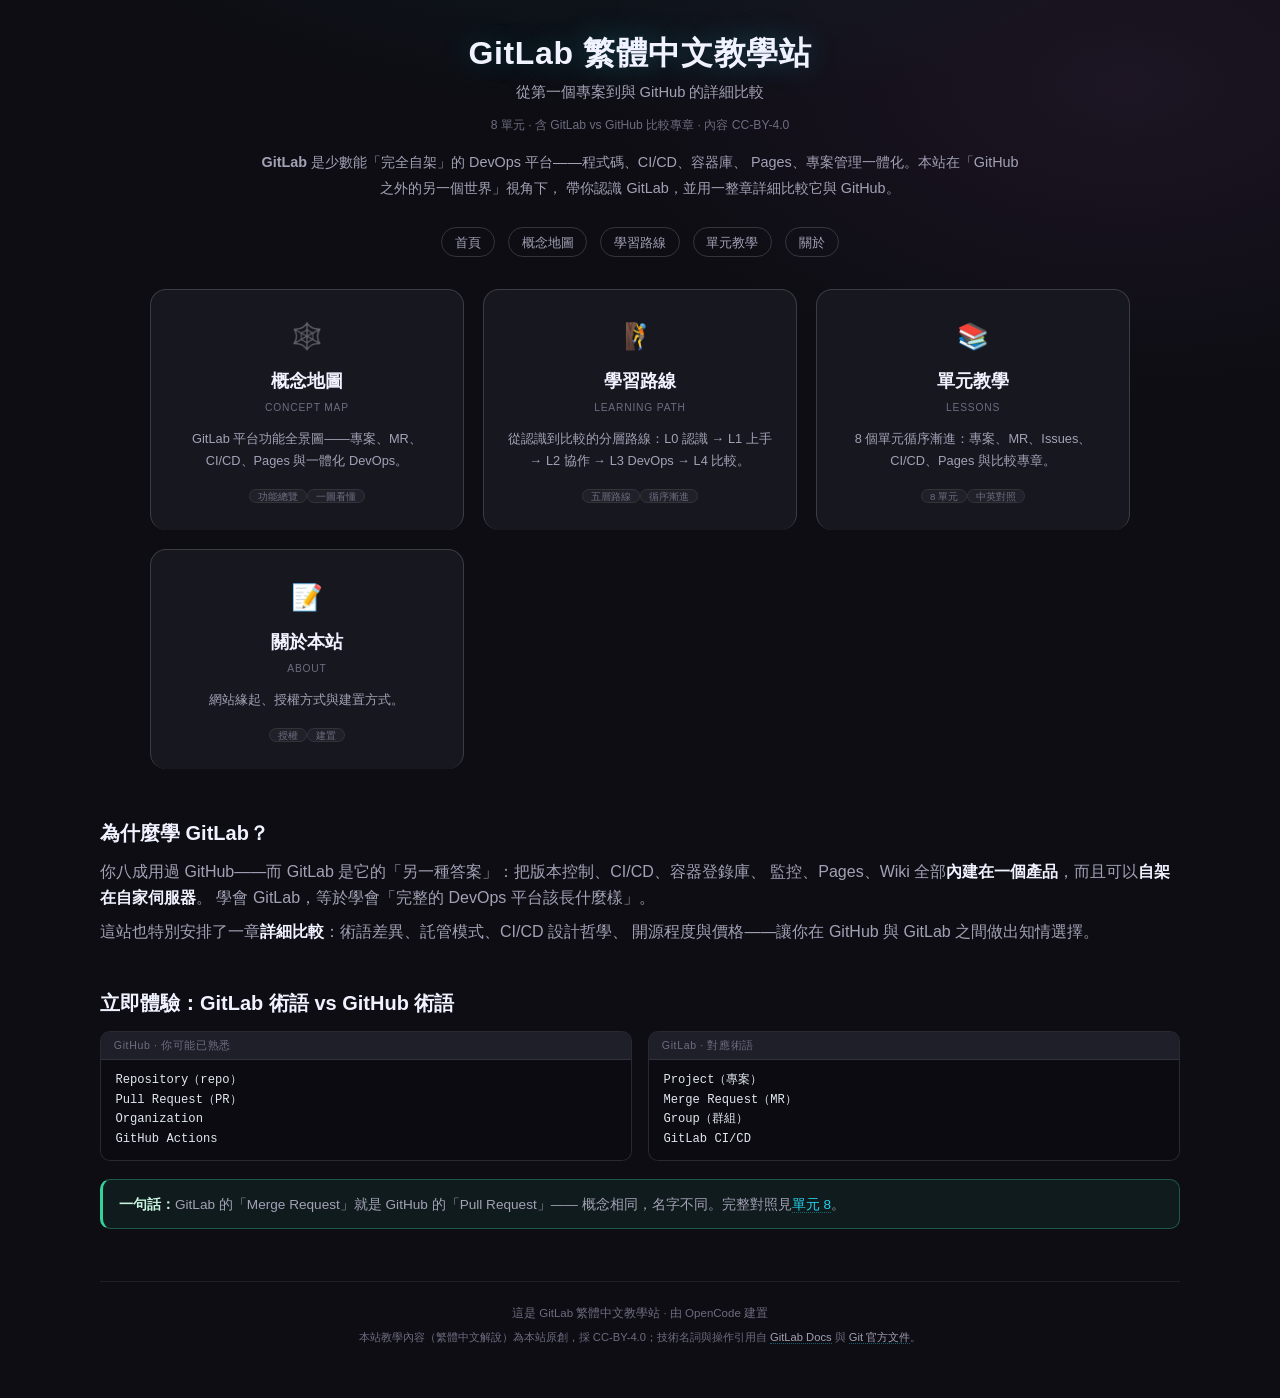
==== index.html @ 7c2b8cdf "GitLab course site: core pages + 8 units incl vs GitHub comparison" ====
<!DOCTYPE html>
<html lang="zh-Hant">
<head>
<meta charset="UTF-8">
<meta name="viewport" content="width=device-width, initial-scale=1.0">
<title>GitLab 繁中教學站 · gitlab-tech-zh-tw</title>
<meta name="description" content="把 GitLab 從平台概念到與 GitHub 的詳細比較做成中英對照的分層教學網站。">
<link rel="icon" type="image/svg+xml" href="assets/favicon.svg">
<link rel="stylesheet" href="assets/site.css">
</head>
<body>
<div class="container">

<header>
  <h1>GitLab 繁體中文教學站</h1>
  <p class="subtitle">從第一個專案到與 GitHub 的詳細比較</p>
  <p class="badge-line">8 單元 · 含 GitLab vs GitHub 比較專章 · 內容 CC-BY-4.0</p>
  <p class="tagline">
    <strong>GitLab</strong> 是少數能「完全自架」的 DevOps 平台——程式碼、CI/CD、容器庫、
    Pages、專案管理一體化。本站在「GitHub 之外的另一個世界」視角下，
    帶你認識 GitLab，並用一整章詳細比較它與 GitHub。
  </p>
</header>

<nav class="topnav">
  <a href="index.html">首頁</a>
  <a href="map.html">概念地圖</a>
  <a href="learning-path.html">學習路線</a>
  <a href="docs/index.html">單元教學</a>
  <a href="about.html">關於</a>
</nav>

<div class="entry-cards">
  <a class="entry-card" href="map.html">
    <div class="ec-icon">🕸️</div>
    <div class="ec-title">概念地圖</div>
    <div class="ec-en">Concept Map</div>
    <div class="ec-desc">GitLab 平台功能全景圖——專案、MR、CI/CD、Pages 與一體化 DevOps。</div>
    <div class="ec-pill"><span class="c-tag">功能總覽</span><span class="c-tag">一圖看懂</span></div>
  </a>
  <a class="entry-card" href="learning-path.html">
    <div class="ec-icon">🧗</div>
    <div class="ec-title">學習路線</div>
    <div class="ec-en">Learning Path</div>
    <div class="ec-desc">從認識到比較的分層路線：L0 認識 → L1 上手 → L2 協作 → L3 DevOps → L4 比較。</div>
    <div class="ec-pill"><span class="c-tag">五層路線</span><span class="c-tag">循序漸進</span></div>
  </a>
  <a class="entry-card" href="docs/index.html">
    <div class="ec-icon">📚</div>
    <div class="ec-title">單元教學</div>
    <div class="ec-en">Lessons</div>
    <div class="ec-desc">8 個單元循序漸進：專案、MR、Issues、CI/CD、Pages 與比較專章。</div>
    <div class="ec-pill"><span class="c-tag">8 單元</span><span class="c-tag">中英對照</span></div>
  </a>
  <a class="entry-card" href="about.html">
    <div class="ec-icon">📝</div>
    <div class="ec-title">關於本站</div>
    <div class="ec-en">About</div>
    <div class="ec-desc">網站緣起、授權方式與建置方式。</div>
    <div class="ec-pill"><span class="c-tag">授權</span><span class="c-tag">建置</span></div>
  </a>
</div>

<div class="guide" style="margin-top:2.6rem;">
  <h2>為什麼學 GitLab？</h2>
  <p>
    你八成用過 GitHub——而 GitLab 是它的「另一種答案」：把版本控制、CI/CD、容器登錄庫、
    監控、Pages、Wiki 全部<strong>內建在一個產品</strong>，而且可以<strong>自架在自家伺服器</strong>。
    學會 GitLab，等於學會「完整的 DevOps 平台該長什麼樣」。
  </p>
  <p>
    這站也特別安排了一章<strong>詳細比較</strong>：術語差異、託管模式、CI/CD 設計哲學、
    開源程度與價格——讓你在 GitHub 與 GitLab 之間做出知情選擇。
  </p>

  <h2>立即體驗：GitLab 術語 vs GitHub 術語</h2>
  <div class="demo-grid">
    <div class="demo-block">
      <div class="demo-label">GitHub · 你可能已熟悉</div>
      <pre>Repository（repo）
Pull Request（PR）
Organization
GitHub Actions</pre>
    </div>
    <div class="demo-block">
      <div class="demo-label">GitLab · 對應術語</div>
      <pre>Project（專案）
Merge Request（MR）
Group（群組）
GitLab CI/CD</pre>
    </div>
  </div>
  <div class="callout">
    <strong>一句話：</strong>GitLab 的「Merge Request」就是 GitHub 的「Pull Request」——
    概念相同，名字不同。完整對照見<a href="docs/unit-08-gitlab-vs-github.html">單元 8</a>。
  </div>
</div>

<footer>
  這是 GitLab 繁體中文教學站 · 由 OpenCode 建置<br>
  <span class="footer-license">本站教學內容（繁體中文解說）為本站原創，採 CC-BY-4.0；技術名詞與操作引用自 <a href="https://docs.gitlab.com/" rel="noopener">GitLab Docs</a> 與 <a href="https://git-scm.com/doc" rel="noopener">Git 官方文件</a>。</span>
</footer>

</div>
</body>
</html>
---- assets/site.css ----
/* gitlab-tech-zh-tw 網站樣式 — GitLab 繁中教學站（深色 × 霓虹，承襲 open-code-review-zh-tw / markitdown-zh-tw / markdown-tech-zh-tw 設計語言） */

:root {
  --bg: #0d0d13;
  --bg-soft: #12121a;
  --surface: #17171f;
  --surface-2: #1f1f2a;
  --line: rgba(255, 255, 255, 0.08);
  --line-strong: rgba(255, 255, 255, 0.16);
  --text: #eceaf4;
  --text-soft: #a3a1b6;
  --text-muted: #6e6c80;
  --cyan: #22d3ee;
  --fuchsia: #e879f9;
  --amber: #fbbf24;
  --emerald: #34d399;
  --orange: #fb923c;
  --violet: #a78bfa;
  --grad-main: linear-gradient(90deg, #22d3ee, #e879f9);
  --font-zh: "Noto Sans TC", "PingFang TC", "Microsoft JhengHei", sans-serif;
  --font-display: "Space Grotesk", "Noto Sans TC", sans-serif;
  --font-mono: "JetBrains Mono", ui-monospace, SFMono-Regular, Consolas, monospace;
}

* { margin: 0; padding: 0; box-sizing: border-box; }
html { scroll-behavior: smooth; }

body {
  background:
    radial-gradient(1100px 560px at 50% -220px, rgba(34, 211, 238, 0.09), transparent 60%),
    radial-gradient(900px 520px at 88% 6%, rgba(232, 121, 249, 0.07), transparent 60%),
    var(--bg);
  color: var(--text);
  font-family: var(--font-zh);
  font-size: 16px;
  line-height: 1.65;
  -webkit-font-smoothing: antialiased;
  -moz-osx-font-smoothing: grayscale;
  padding: 2.2rem 1rem 3rem;
}

.container { max-width: 1080px; margin: 0 auto; }

a { color: var(--cyan); text-decoration: none; border-bottom: 1px dotted rgba(34, 211, 238, 0.4); }
a:hover { color: #7be7fb; border-bottom-color: var(--cyan); }
a.entry-card, a.card, a.case-card, a.cm-node, a.about-card, a.next-prev { border-bottom: none; }
a.entry-card:hover, a.card:hover, a.case-card:hover, a.cm-node:hover { border-bottom: none; }

::selection { background: rgba(34, 211, 238, 0.28); }

/* ---------- Header ---------- */
header { text-align: center; margin-bottom: 1.6rem; }
h1 {
  font-family: var(--font-display);
  font-size: 2rem;
  font-weight: 700;
  letter-spacing: 0.02em;
  line-height: 1.15;
  color: #f0f2ff;
  text-shadow: 0 0 30px rgba(34, 211, 238, 0.25);
}
.subtitle { font-size: 0.92rem; color: var(--text-soft); margin-top: 0.5rem; }
.badge-line { margin-top: 0.7rem; font-size: 0.76rem; color: var(--text-muted); }
.tagline {
  max-width: 760px;
  margin: 0.9rem auto 0;
  font-size: 0.9rem;
  color: var(--text-soft);
  line-height: 1.8;
}

/* ---------- Nav ---------- */
.topnav {
  display: flex;
  flex-wrap: wrap;
  justify-content: center;
  gap: 0.4rem 0.8rem;
  margin: 0.4rem 0 2rem;
  font-size: 0.8rem;
}
.topnav a {
  color: var(--text-soft);
  border: 1px solid var(--line-strong);
  border-radius: 999px;
  padding: 0.2rem 0.8rem;
  border-bottom: 1px solid var(--line-strong);
  transition: color 0.14s, border-color 0.14s;
}
.topnav a:hover { color: var(--cyan); border-color: var(--cyan); }

/* ---------- Back link ---------- */
.back-link { margin-bottom: 1.2rem; font-size: 0.85rem; }
.back-link a { border-bottom: none; margin-right: 0.9rem; color: var(--text-soft); }
.back-link a:hover { color: var(--cyan); }

/* ---------- Entry cards (index) ---------- */
.entry-cards { display: grid; grid-template-columns: repeat(auto-fit, minmax(250px, 1fr)); gap: 1.2rem; max-width: 980px; margin: 0 auto; }
.entry-card {
  position: relative;
  overflow: hidden;
  display: flex;
  flex-direction: column;
  background: var(--surface);
  border: 1px solid var(--line-strong);
  border-radius: 16px;
  padding: 1.6rem 1.4rem 1.4rem;
  text-decoration: none;
  color: var(--text);
  transition: transform 0.15s, box-shadow 0.15s, border-color 0.15s;
  text-align: center;
}
.entry-card::before {
  content: "";
  position: absolute;
  top: 0;
  left: 0;
  right: 0;
  height: 3px;
  background: var(--grad-main);
  opacity: 0;
  transition: opacity 0.15s;
}
.entry-card:hover { transform: translateY(-4px); border-color: var(--cyan); box-shadow: 0 14px 44px rgba(34, 211, 238, 0.14); }
.entry-card:hover::before { opacity: 1; }
.entry-card .ec-icon { font-size: 1.6rem; margin-bottom: 0.55rem; }
.entry-card .ec-title { font-family: var(--font-display); font-size: 1.15rem; font-weight: 700; color: #f0f2ff; }
.entry-card .ec-en { font-size: 0.64rem; color: var(--text-muted); margin-top: 0.22rem; letter-spacing: 0.08em; text-transform: uppercase; }
.entry-card .ec-desc { font-size: 0.8rem; color: var(--text-soft); margin-top: 0.7rem; line-height: 1.7; }
.entry-card .ec-pill { margin-top: 0.6rem; }
.entry-card .ec-pill .c-tag { font-size: 0.6rem; background: rgba(255,255,255,0.04); border: 1px solid var(--line); color: var(--text-muted); border-radius: 999px; padding: 0.05rem 0.5rem; }

/* ---------- Guide / doc pages ---------- */
.guide h2 { color: #f0f2ff; font-family: var(--font-display); font-size: 1.25rem; margin: 2.2rem 0 0.55rem; padding-top: 0.4rem; }
.guide h3 { color: #e6f7fb; font-family: var(--font-display); font-size: 1.02rem; margin: 1.5rem 0 0.4rem; }
.guide h4 { color: #e6f7fb; font-family: var(--font-display); font-size: 0.92rem; margin: 1.1rem 0 0.3rem; }
.guide p { margin: 0.45rem 0; color: var(--text-soft); }
.guide ul, .guide ol { margin: 0.35rem 0 0.5rem 1.4rem; color: var(--text-soft); }
.guide li { margin: 0.28rem 0; }
.guide strong { color: #f0f2ff; }
.guide .hint { font-size: 0.74rem; color: var(--text-muted); }
.guide a { color: var(--cyan); }

.guide pre {
  background: #0b0b11;
  border: 1px solid var(--line);
  border-radius: 8px;
  padding: 0.8rem 1rem;
  margin: 0.55rem 0;
  overflow-x: auto;
  font-family: var(--font-mono);
  font-size: 0.8rem;
  line-height: 1.6;
  color: #e2e8f0;
}
.guide :not(pre) > code {
  background: rgba(34, 211, 238, 0.12);
  color: #7dd3e0;
  padding: 0.06rem 0.34rem;
  border-radius: 4px;
  font-family: var(--font-mono);
  font-size: 0.85em;
}
.guide blockquote {
  border-left: 3px solid var(--amber);
  padding-left: 0.9rem;
  margin: 0.55rem 0;
  color: var(--text-soft);
  font-size: 0.86rem;
  opacity: 0.9;
}
.guide table { border-collapse: collapse; width: 100%; margin: 0.6rem 0; font-size: 0.83rem; }
.guide th { background: var(--surface-2); color: #f0f2ff; }
.guide th, .guide td { border: 1px solid var(--line-strong); padding: 0.4rem 0.65rem; text-align: left; vertical-align: top; }
.guide hr { border: none; border-top: 1px solid var(--line-strong); margin: 1rem 0; }

/* ---------- Callouts ---------- */
.callout {
  border: 1px solid rgba(52, 211, 153, 0.35);
  border-left: 3px solid var(--emerald);
  background: rgba(52, 211, 153, 0.07);
  border-radius: 10px;
  padding: 0.8rem 1rem;
  margin: 1.1rem 0;
  font-size: 0.85rem;
  color: var(--text-soft);
  line-height: 1.7;
}
.callout strong { color: #c8f5df; }
.callout.warn { border-color: rgba(251, 191, 36, 0.35); border-left-color: var(--amber); background: rgba(251, 191, 36, 0.06); }
.callout.warn strong { color: #fdeab9; }
.callout.info { border-color: rgba(34, 211, 238, 0.35); border-left-color: var(--cyan); background: rgba(34, 211, 238, 0.06); }
.callout.info strong { color: #a5f3fc; }

/* ---------- 學習成果 ---------- */
.outcome {
  border: 1px solid rgba(167, 139, 250, 0.35);
  border-left: 3px solid var(--violet);
  background: rgba(167, 139, 250, 0.06);
  border-radius: 10px;
  padding: 0.8rem 1rem;
  margin: 1.2rem 0;
  font-size: 0.85rem;
  color: var(--text-soft);
  line-height: 1.75;
}
.outcome strong { color: #ddd3ff; }
.outcome ul { margin: 0.3rem 0 0 1.3rem; }

/* ---------- Bilingual pairs ---------- */
.pair { display: grid; grid-template-columns: 1fr 1fr; gap: 0; margin: 0.6rem 0; }
.col-en { padding-right: 1.8rem; border-right: 1px solid var(--line); font-size: 0.9rem; color: #cfcdda; }
.col-zh { padding-left: 1.8rem; line-height: 1.85; }
.col-en h1, .col-zh h1, .col-en h2, .col-zh h2, .col-en h3, .col-zh h3, .col-en h4, .col-zh h4 { margin: 0.55rem 0 0.3rem; color: #f0f2ff; line-height: 1.3; font-family: var(--font-display); }
.col-en h1, .col-zh h1 { font-size: 1.3rem; margin: 0.4rem 0 0.3rem; }
.col-en h2, .col-zh h2 { font-size: 1.12rem; }
.col-en h3, .col-zh h3 { font-size: 0.98rem; }
.col-en p, .col-zh p { margin: 0.35rem 0; }
.col-en ul, .col-zh ul, .col-en ol, .col-zh ol { margin: 0.3rem 0 0.3rem 1.3rem; }
.col-en li, .col-zh li { margin: 0.15rem 0; }
.col-en blockquote, .col-zh blockquote { border-left: 3px solid var(--cyan); padding-left: 0.9rem; margin: 0.4rem 0; color: var(--text-soft); font-style: italic; opacity: 0.85; }
.col-en pre, .col-zh pre { background: #0b0b11; border: 1px solid var(--line); border-radius: 8px; padding: 0.7rem 0.95rem; margin: 0.5rem 0; overflow-x: auto; font-family: var(--font-mono); font-size: 0.78rem; line-height: 1.55; color: #e2e8f0; }
.col-en :not(pre) > code, .col-zh :not(pre) > code { background: rgba(34, 211, 238, 0.12); color: #7dd3e0; padding: 0.08rem 0.3rem; border-radius: 4px; font-family: var(--font-mono); font-size: 0.86em; }
.col-en table, .col-zh table { border-collapse: collapse; margin: 0.4rem 0; font-size: 0.82rem; width: 100%; }
.col-en th, .col-zh th { background: var(--surface-2); color: #f0f2ff; }
.col-en th, .col-en td, .col-zh th, .col-zh td { border: 1px solid var(--line-strong); padding: 0.3rem 0.55rem; text-align: left; vertical-align: top; }

/* ---------- 語法示範：來源 / 渲染 對照 ---------- */
.demo-grid { display: grid; grid-template-columns: 1fr 1fr; gap: 1rem; margin: 0.7rem 0; }
.demo-block { border: 1px solid var(--line); border-radius: 10px; overflow: hidden; background: var(--surface); }
.demo-block > .demo-label { font-size: 0.66rem; color: var(--text-muted); padding: 0.3rem 0.8rem; border-bottom: 1px solid var(--line); background: var(--surface-2); letter-spacing: 0.06em; }
.demo-block > pre { background: #0b0b11; border: none; border-radius: 0; margin: 0; padding: 0.7rem 0.9rem; font-size: 0.76rem; }
.demo-block > .demo-render { padding: 0.7rem 0.9rem; font-size: 0.85rem; color: var(--text); line-height: 1.7; }
.demo-block > .demo-render code { background: rgba(34, 211, 238, 0.12); color: #7dd3e0; padding: 0.06rem 0.3rem; border-radius: 4px; font-family: var(--font-mono); font-size: 0.85em; }
.demo-block > .demo-render table { border-collapse: collapse; font-size: 0.78rem; }
.demo-block > .demo-render th, .demo-block > .demo-render td { border: 1px solid var(--line-strong); padding: 0.25rem 0.5rem; }
.demo-block > .demo-render th { background: var(--surface-2); }

/* ---------- YAML 語法高亮 ---------- */
.hl-k { color: #7dd3e0; }          /* key：青 */
.hl-p { color: #a3a1b6; }          /* 標點（冒號/橫槓） */
.hl-a { color: #f7d5fb; }          /* 錨點/別名 & *：紫 */
.hl-c { color: #6e6c80; font-style: italic; }  /* 註解 # */
.hl-b { color: #fdeab9; }          /* 布林/特殊值：琥珀 */
.hl-n { color: #fb923c; }          /* 數字：橘 */
.hl-s { color: #b8f0d8; }          /* 字串值：綠 */

/* ---------- English原文摺疊 ---------- */
details.en-toggle { margin: 0.7rem 0; border: 1px solid var(--line); border-radius: 8px; background: var(--surface); }
details.en-toggle > summary { cursor: pointer; padding: 0.5rem 0.9rem; color: var(--text-soft); font-size: 0.78rem; list-style: none; }
details.en-toggle > summary::before { content: "▸ "; color: var(--cyan); }
details.en-toggle[open] > summary::before { content: "▾ "; }
details.en-toggle > summary:hover { color: var(--cyan); }
details.en-toggle > div { padding: 0 0.9rem 0.9rem; }

/* ---------- 概念地圖（map.html） ---------- */
.concept-map { display: flex; flex-direction: column; align-items: center; gap: 1.4rem; margin: 1.6rem 0; }
.cm-row { display: flex; flex-wrap: wrap; justify-content: center; gap: 0.7rem; }
.cm-node {
  display: inline-flex;
  flex-direction: column;
  align-items: center;
  background: var(--surface-2);
  border: 1px solid var(--line-strong);
  border-left: 3px solid var(--cyan);
  border-radius: 12px;
  padding: 0.55rem 0.9rem;
  text-decoration: none;
  color: var(--text);
  transition: transform 0.14s, box-shadow 0.14s, border-color 0.14s;
  text-align: center;
  min-width: 120px;
}
.cm-node:hover { transform: translateY(-3px); border-color: var(--cyan); box-shadow: 0 6px 24px rgba(34, 211, 238, 0.18); }
.cm-node .label { font-family: var(--font-display); font-size: 0.85rem; font-weight: 600; color: #e6f7fb; }
.cm-node .tag { font-size: 0.7rem; color: var(--text-soft); margin-top: 0.2rem; line-height: 1.5; max-width: 240px; }
.cm-node .pill { font-size: 0.56rem; color: var(--text-muted); border: 1px solid var(--line); border-radius: 999px; padding: 0.04rem 0.5rem; margin-top: 0.3rem; }
.cm-node.on-ramp { border-left-color: var(--amber); }
.cm-node.on-ramp .label { color: #fdeab9; }
.cm-node.service { border-left-color: var(--emerald); }
.cm-node.service .label { color: #b8f0d8; }
.cm-node.standalone { border-left-color: var(--violet); }
.cm-node.standalone .label { color: #ddd3ff; }
.cm-node.meta { border-left-color: var(--fuchsia); }
.cm-node.meta .label { color: #f7d5fb; }
.cm-arrow { font-size: 1.1rem; color: var(--text-muted); }
.cm-caption { font-size: 0.72rem; color: var(--text-muted); text-align: center; }

/* ---------- 學習路線 ---------- */
.level { position: relative; padding-left: 32px; margin-bottom: 2.2rem; }
.level::before { content: ""; position: absolute; left: 9px; top: 10px; bottom: 10px; width: 2px; background: linear-gradient(180deg, var(--lv, var(--cyan)), transparent); opacity: 0.6; }
.level::after { content: ""; position: absolute; left: 1px; top: 8px; width: 18px; height: 18px; border-radius: 50%; background: var(--lv, var(--cyan)); box-shadow: 0 0 16px var(--lv, var(--cyan)); border: 4px solid var(--bg); }
.lv-emerald { --lv: #34d399; }
.lv-cyan { --lv: #22d3ee; }
.lv-amber { --lv: #fbbf24; }
.lv-fuchsia { --lv: #e879f9; }
.lv-violet { --lv: #a78bfa; }
.level-head { display: flex; align-items: baseline; gap: 0.8rem; flex-wrap: wrap; margin-bottom: 1rem; }
.level-badge { color: var(--lv, var(--cyan)); border: 1px solid var(--lv, var(--cyan)); background: rgba(255,255,255,0.03); border-radius: 6px; font-family: var(--font-display); font-size: 0.72rem; font-weight: 600; padding: 0.1rem 0.6rem; letter-spacing: 0.06em; white-space: nowrap; }
.level-title { font-family: var(--font-display); font-size: 1.1rem; color: #f0f2ff; font-weight: 600; }
.level-sub { font-size: 0.78rem; color: var(--text-soft); }
.card-grid { display: grid; grid-template-columns: repeat(auto-fill, minmax(280px, 1fr)); gap: 0.9rem; }
.card { background: var(--surface); border: 1px solid var(--line-strong); border-left: 3px solid var(--lv, var(--cyan)); border-radius: 14px; padding: 0.85rem 1rem; display: flex; flex-direction: column; text-decoration: none; color: var(--text); transition: transform 0.14s, box-shadow 0.14s, border-color 0.14s; }
.card:hover { transform: translateY(-3px); border-color: var(--lv, var(--cyan)); box-shadow: 0 8px 28px rgba(34, 211, 238, 0.14); }
.card .c-name { font-family: var(--font-display); font-size: 0.92rem; font-weight: 600; color: #e6f7fb; }
.card .c-zh { font-size: 0.78rem; color: var(--text-soft); margin-top: 0.35rem; line-height: 1.55; }
.card .c-tags { margin-top: 0.5rem; display: flex; gap: 0.35rem; flex-wrap: wrap; }
.card .c-tag { font-size: 0.6rem; background: rgba(255,255,255,0.04); border: 1px solid var(--line); color: var(--text-muted); border-radius: 999px; padding: 0.06rem 0.5rem; }

/* ---------- 單元導覽（prev / next） ---------- */
.next-prev { display: grid; grid-template-columns: 1fr 1fr; gap: 1rem; margin: 2.4rem 0 0.4rem; }
.next-prev a {
  background: var(--surface);
  border: 1px solid var(--line-strong);
  border-left: 3px solid var(--cyan);
  border-radius: 12px;
  padding: 0.75rem 1rem;
  text-decoration: none;
  color: var(--text);
  transition: transform 0.14s, box-shadow 0.14s;
}
.next-prev a:hover { transform: translateY(-2px); border-color: var(--cyan); box-shadow: 0 8px 24px rgba(34, 211, 238, 0.14); }
.next-prev a .np-label { font-size: 0.64rem; color: var(--text-muted); text-transform: uppercase; letter-spacing: 0.08em; }
.next-prev a .np-name { font-family: var(--font-display); font-size: 0.9rem; color: #e6f7fb; margin-top: 0.2rem; }
.next-prev a.np-next { text-align: right; border-left: none; border-right: 3px solid var(--fuchsia); }
.next-prev a.np-next:hover { border-color: var(--fuchsia); box-shadow: 0 8px 24px rgba(232, 121, 249, 0.16); }

/* ---------- 檔案清單 ---------- */
.file-tree { font-family: var(--font-mono); font-size: 0.78rem; background: #0b0b11; border: 1px solid var(--line); border-radius: 8px; padding: 0.8rem 1rem; margin: 0.6rem 0; overflow-x: auto; line-height: 1.7; color: #a3a1b6; white-space: pre; }
.file-tree .dir { color: var(--fuchsia); }
.file-tree .f { color: #e2e8f0; }

/* ---------- 授權宣告 ---------- */
.license-box { border: 1px solid var(--line-strong); border-left: 3px solid var(--amber); border-radius: 10px; background: rgba(251, 191, 36, 0.04); padding: 0.9rem 1.1rem; margin: 1.2rem 0; font-size: 0.82rem; color: var(--text-soft); line-height: 1.8; }
.license-box strong { color: #fdeab9; }

/* ---------- 授權 / About ---------- */
.timeline { list-style: none; counter-reset: tl; margin: 0.6rem 0 0.6rem 10px; padding: 0; }
.timeline li { counter-increment: tl; position: relative; padding: 0 0 1.1rem 1.9rem; border-left: 2px solid var(--line-strong); color: var(--text-soft); font-size: 0.85rem; line-height: 1.7; }
.timeline li:last-child { padding-bottom: 0.2rem; border-left-color: transparent; }
.timeline li::before { content: counter(tl); position: absolute; left: -13px; top: 0; width: 24px; height: 24px; border-radius: 50%; background: var(--surface-2); border: 1px solid var(--cyan); color: var(--cyan); font-family: var(--font-display); font-size: 0.72rem; display: flex; align-items: center; justify-content: center; }

/* ---------- Footer ---------- */
footer { margin-top: 3.2rem; padding-top: 1.2rem; border-top: 1px solid var(--line); text-align: center; font-size: 0.72rem; color: var(--text-muted); line-height: 2.1; }
footer a { color: var(--text-soft); }
.footer-license { max-width: 860px; margin: 0.8rem auto 0; font-size: 0.7rem; color: var(--text-muted); }

/* ---------- Responsive ---------- */
@media (max-width: 800px) {
  .pair { grid-template-columns: 1fr; }
  .col-en { border-right: none; border-bottom: 1px solid var(--line); padding: 0.3rem 0; margin-bottom: 0.3rem; }
  .col-zh { padding: 0.3rem 0; }
  .demo-grid { grid-template-columns: 1fr; }
}
@media (max-width: 720px) {
  body { padding: 1.5rem 0.75rem 2rem; }
  h1 { font-size: 1.6rem; }
  .entry-cards { grid-template-columns: 1fr; }
  .next-prev { grid-template-columns: 1fr; }
  .next-prev a.np-next { text-align: left; border-left: 3px solid var(--fuchsia); border-right: none; }
}
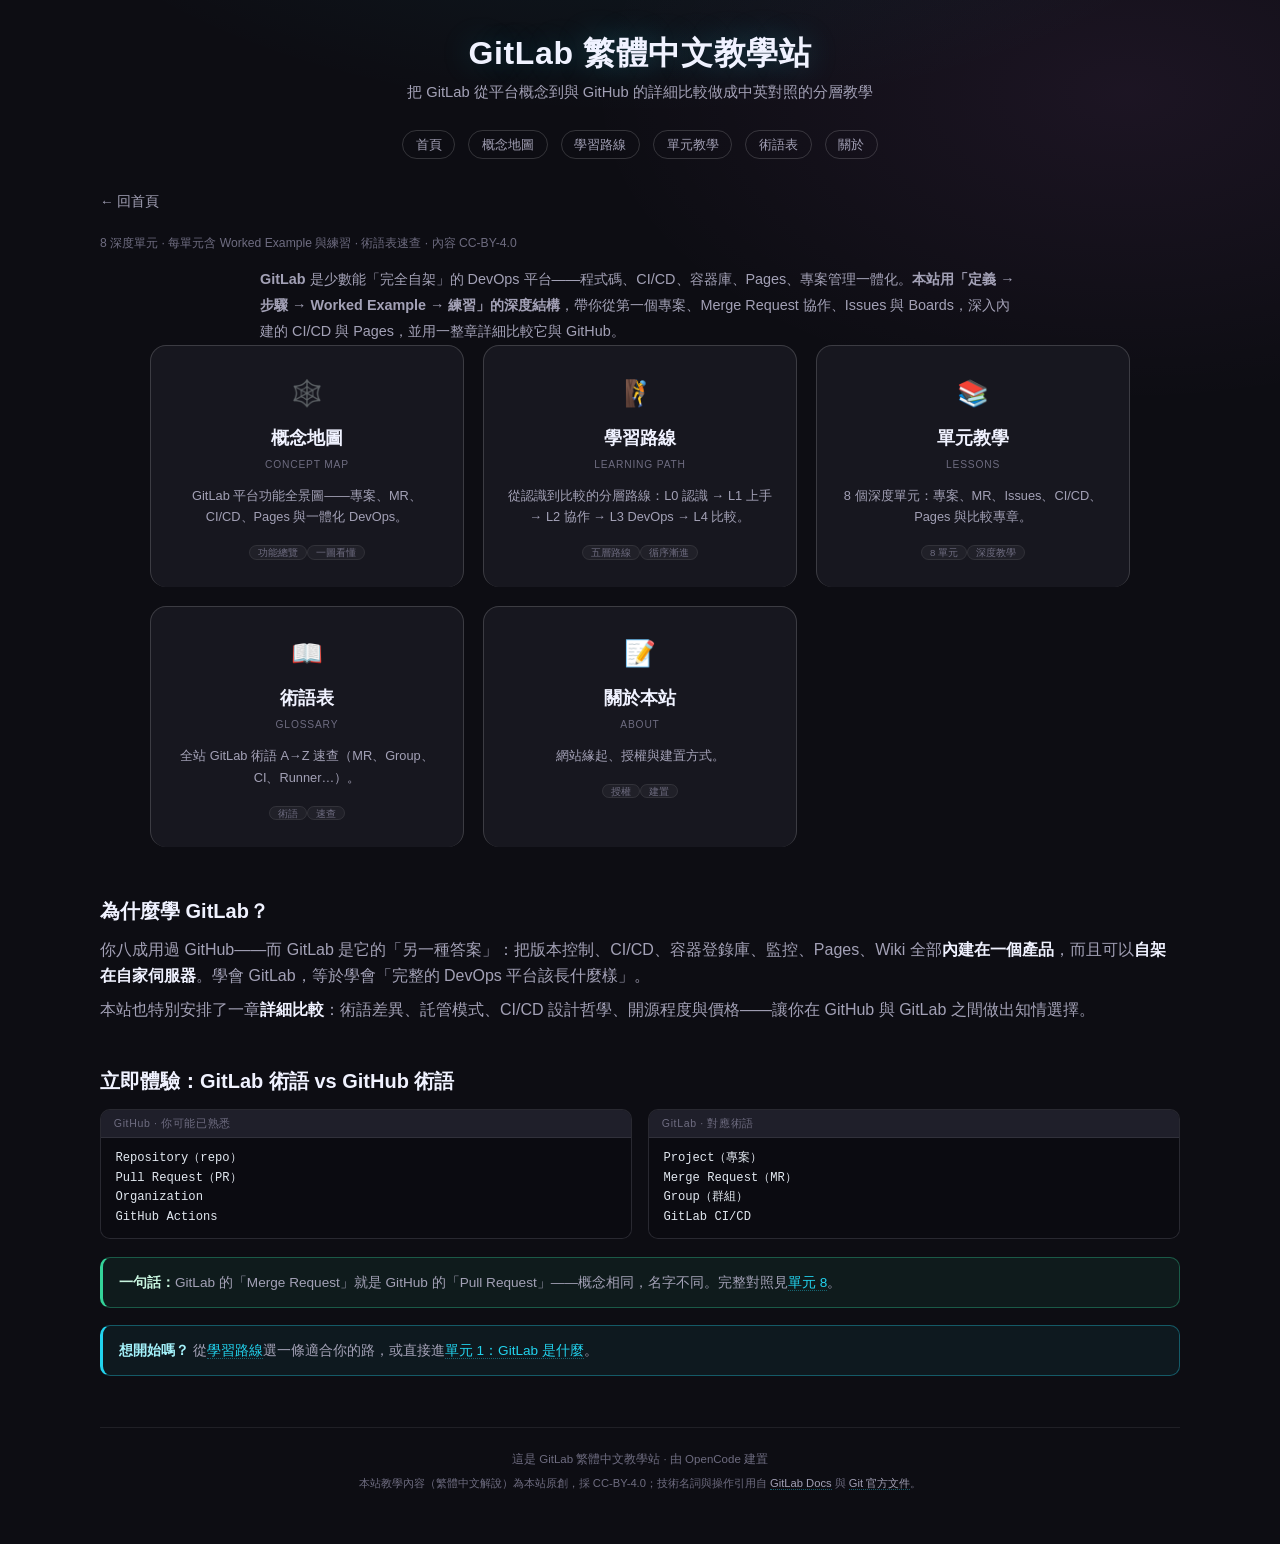
==== commit 40516430: "Deepen all 8 GitLab units: MR workflow, Issues/Boards, CI/CD, Pages, vs GitHub + glossary" ====
--- a/index.html
+++ b/index.html
@@ -3,104 +3,52 @@
 <head>
 <meta charset="UTF-8">
 <meta name="viewport" content="width=device-width, initial-scale=1.0">
-<title>GitLab 繁中教學站 · gitlab-tech-zh-tw</title>
-<meta name="description" content="把 GitLab 從平台概念到與 GitHub 的詳細比較做成中英對照的分層教學網站。">
+<title>GitLab 繁體中文教學站 · GitLab 繁體中文教學站</title>
+<meta name="description" content="GitLab 繁體中文教學站">
 <link rel="icon" type="image/svg+xml" href="assets/favicon.svg">
 <link rel="stylesheet" href="assets/site.css">
 </head>
 <body>
 <div class="container">
-
 <header>
   <h1>GitLab 繁體中文教學站</h1>
-  <p class="subtitle">從第一個專案到與 GitHub 的詳細比較</p>
-  <p class="badge-line">8 單元 · 含 GitLab vs GitHub 比較專章 · 內容 CC-BY-4.0</p>
-  <p class="tagline">
-    <strong>GitLab</strong> 是少數能「完全自架」的 DevOps 平台——程式碼、CI/CD、容器庫、
-    Pages、專案管理一體化。本站在「GitHub 之外的另一個世界」視角下，
-    帶你認識 GitLab，並用一整章詳細比較它與 GitHub。
-  </p>
+  <p class="subtitle">把 GitLab 從平台概念到與 GitHub 的詳細比較做成中英對照的分層教學</p>
 </header>
-
 <nav class="topnav">
   <a href="index.html">首頁</a>
   <a href="map.html">概念地圖</a>
   <a href="learning-path.html">學習路線</a>
   <a href="docs/index.html">單元教學</a>
+  <a href="glossary.html">術語表</a>
   <a href="about.html">關於</a>
-</nav>
+</nav><div class="back-link"><a href="index.html">← 回首頁</a></div>
+<p class="badge-line">8 深度單元 · 每單元含 Worked Example 與練習 · 術語表速查 · 內容 CC-BY-4.0</p>
+<p class="tagline"><strong>GitLab</strong> 是少數能「完全自架」的 DevOps 平台——程式碼、CI/CD、容器庫、Pages、專案管理一體化。<strong>本站用「定義 → 步驟 → Worked Example → 練習」的深度結構</strong>，帶你從第一個專案、Merge Request 協作、Issues 與 Boards，深入內建的 CI/CD 與 Pages，並用一整章詳細比較它與 GitHub。</p>
 
 <div class="entry-cards">
-  <a class="entry-card" href="map.html">
-    <div class="ec-icon">🕸️</div>
-    <div class="ec-title">概念地圖</div>
-    <div class="ec-en">Concept Map</div>
-    <div class="ec-desc">GitLab 平台功能全景圖——專案、MR、CI/CD、Pages 與一體化 DevOps。</div>
-    <div class="ec-pill"><span class="c-tag">功能總覽</span><span class="c-tag">一圖看懂</span></div>
-  </a>
-  <a class="entry-card" href="learning-path.html">
-    <div class="ec-icon">🧗</div>
-    <div class="ec-title">學習路線</div>
-    <div class="ec-en">Learning Path</div>
-    <div class="ec-desc">從認識到比較的分層路線：L0 認識 → L1 上手 → L2 協作 → L3 DevOps → L4 比較。</div>
-    <div class="ec-pill"><span class="c-tag">五層路線</span><span class="c-tag">循序漸進</span></div>
-  </a>
-  <a class="entry-card" href="docs/index.html">
-    <div class="ec-icon">📚</div>
-    <div class="ec-title">單元教學</div>
-    <div class="ec-en">Lessons</div>
-    <div class="ec-desc">8 個單元循序漸進：專案、MR、Issues、CI/CD、Pages 與比較專章。</div>
-    <div class="ec-pill"><span class="c-tag">8 單元</span><span class="c-tag">中英對照</span></div>
-  </a>
-  <a class="entry-card" href="about.html">
-    <div class="ec-icon">📝</div>
-    <div class="ec-title">關於本站</div>
-    <div class="ec-en">About</div>
-    <div class="ec-desc">網站緣起、授權方式與建置方式。</div>
-    <div class="ec-pill"><span class="c-tag">授權</span><span class="c-tag">建置</span></div>
-  </a>
+  <a class="entry-card" href="map.html"><div class="ec-icon">🕸️</div><div class="ec-title">概念地圖</div><div class="ec-en">Concept Map</div><div class="ec-desc">GitLab 平台功能全景圖——專案、MR、CI/CD、Pages 與一體化 DevOps。</div><div class="ec-pill"><span class="c-tag">功能總覽</span><span class="c-tag">一圖看懂</span></div></a>
+  <a class="entry-card" href="learning-path.html"><div class="ec-icon">🧗</div><div class="ec-title">學習路線</div><div class="ec-en">Learning Path</div><div class="ec-desc">從認識到比較的分層路線：L0 認識 → L1 上手 → L2 協作 → L3 DevOps → L4 比較。</div><div class="ec-pill"><span class="c-tag">五層路線</span><span class="c-tag">循序漸進</span></div></a>
+  <a class="entry-card" href="docs/index.html"><div class="ec-icon">📚</div><div class="ec-title">單元教學</div><div class="ec-en">Lessons</div><div class="ec-desc">8 個深度單元：專案、MR、Issues、CI/CD、Pages 與比較專章。</div><div class="ec-pill"><span class="c-tag">8 單元</span><span class="c-tag">深度教學</span></div></a>
+  <a class="entry-card" href="glossary.html"><div class="ec-icon">📖</div><div class="ec-title">術語表</div><div class="ec-en">Glossary</div><div class="ec-desc">全站 GitLab 術語 A→Z 速查（MR、Group、CI、Runner…）。</div><div class="ec-pill"><span class="c-tag">術語</span><span class="c-tag">速查</span></div></a>
+  <a class="entry-card" href="about.html"><div class="ec-icon">📝</div><div class="ec-title">關於本站</div><div class="ec-en">About</div><div class="ec-desc">網站緣起、授權與建置方式。</div><div class="ec-pill"><span class="c-tag">授權</span><span class="c-tag">建置</span></div></a>
 </div>
-
 <div class="guide" style="margin-top:2.6rem;">
   <h2>為什麼學 GitLab？</h2>
-  <p>
-    你八成用過 GitHub——而 GitLab 是它的「另一種答案」：把版本控制、CI/CD、容器登錄庫、
-    監控、Pages、Wiki 全部<strong>內建在一個產品</strong>，而且可以<strong>自架在自家伺服器</strong>。
-    學會 GitLab，等於學會「完整的 DevOps 平台該長什麼樣」。
-  </p>
-  <p>
-    這站也特別安排了一章<strong>詳細比較</strong>：術語差異、託管模式、CI/CD 設計哲學、
-    開源程度與價格——讓你在 GitHub 與 GitLab 之間做出知情選擇。
-  </p>
-
+  <p>你八成用過 GitHub——而 GitLab 是它的「另一種答案」：把版本控制、CI/CD、容器登錄庫、監控、Pages、Wiki 全部<strong>內建在一個產品</strong>，而且可以<strong>自架在自家伺服器</strong>。學會 GitLab，等於學會「完整的 DevOps 平台該長什麼樣」。</p>
+  <p>本站也特別安排了一章<strong>詳細比較</strong>：術語差異、託管模式、CI/CD 設計哲學、開源程度與價格——讓你在 GitHub 與 GitLab 之間做出知情選擇。</p>
   <h2>立即體驗：GitLab 術語 vs GitHub 術語</h2>
   <div class="demo-grid">
-    <div class="demo-block">
-      <div class="demo-label">GitHub · 你可能已熟悉</div>
-      <pre>Repository（repo）
+    <div class="demo-block"><div class="demo-label">GitHub · 你可能已熟悉</div><pre>Repository（repo）
 Pull Request（PR）
 Organization
-GitHub Actions</pre>
-    </div>
-    <div class="demo-block">
-      <div class="demo-label">GitLab · 對應術語</div>
-      <pre>Project（專案）
+GitHub Actions</pre></div>
+    <div class="demo-block"><div class="demo-label">GitLab · 對應術語</div><pre>Project（專案）
 Merge Request（MR）
 Group（群組）
-GitLab CI/CD</pre>
-    </div>
+GitLab CI/CD</pre></div>
   </div>
-  <div class="callout">
-    <strong>一句話：</strong>GitLab 的「Merge Request」就是 GitHub 的「Pull Request」——
-    概念相同，名字不同。完整對照見<a href="docs/unit-08-gitlab-vs-github.html">單元 8</a>。
-  </div>
-</div>
-
-<footer>
-  這是 GitLab 繁體中文教學站 · 由 OpenCode 建置<br>
-  <span class="footer-license">本站教學內容（繁體中文解說）為本站原創，採 CC-BY-4.0；技術名詞與操作引用自 <a href="https://docs.gitlab.com/" rel="noopener">GitLab Docs</a> 與 <a href="https://git-scm.com/doc" rel="noopener">Git 官方文件</a>。</span>
-</footer>
-
-</div>
-</body>
-</html>
+  <div class="callout"><strong>一句話：</strong>GitLab 的「Merge Request」就是 GitHub 的「Pull Request」——概念相同，名字不同。完整對照見<a href="docs/unit-08-gitlab-vs-github.html">單元 8</a>。</div>
+  <div class="callout info"><strong>想開始嗎？</strong> 從<a href="learning-path.html">學習路線</a>選一條適合你的路，或直接進<a href="docs/unit-01-gitlab-intro.html">單元 1：GitLab 是什麼</a>。</div>
+</div><footer>這是 GitLab 繁體中文教學站 · 由 OpenCode 建置<br>
+  <span class="footer-license">本站教學內容（繁體中文解說）為本站原創，採 CC-BY-4.0；技術名詞與操作引用自 <a href="https://docs.gitlab.com/" rel="noopener">GitLab Docs</a> 與 <a href="https://git-scm.com/doc" rel="noopener">Git 官方文件</a>。</span></footer>
+</div></body></html>
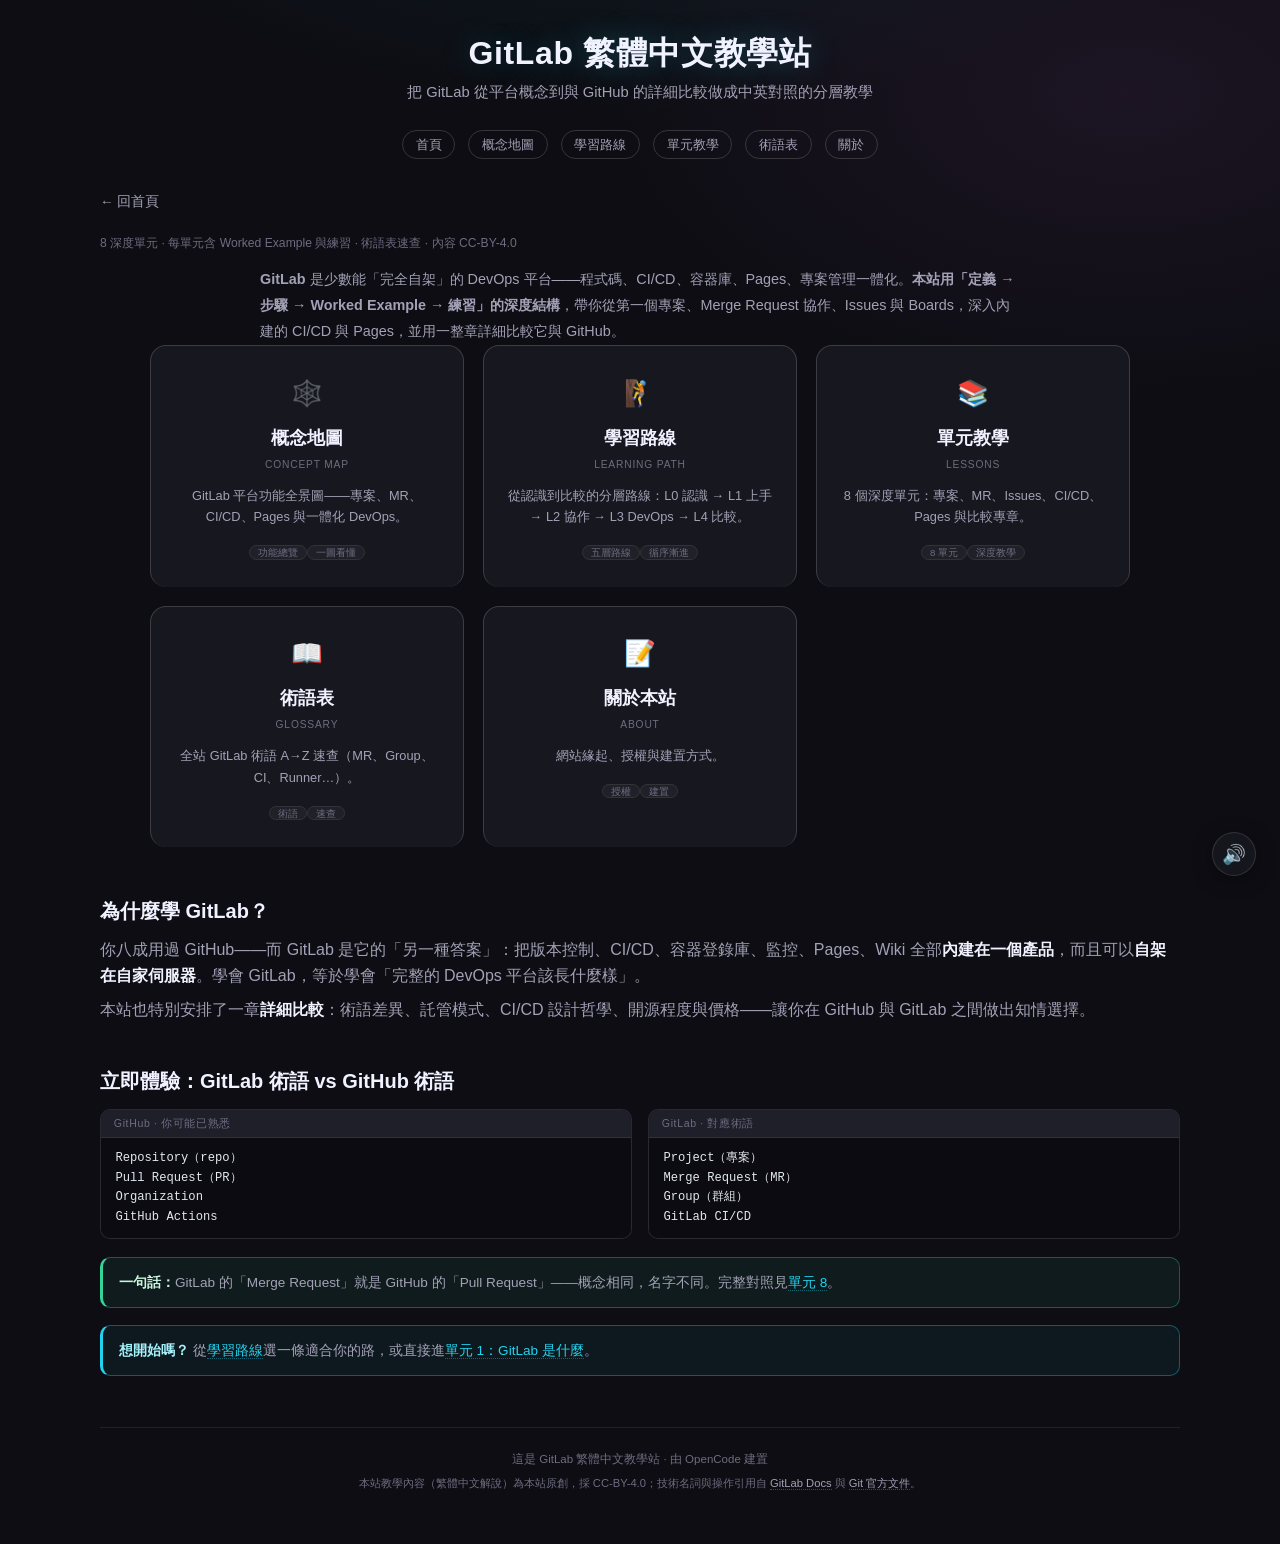
==== commit f5346ed8: "feat: add L3 speech read-aloud feature with paragraph highlighting - Add speech.css: floating contro" ====
--- a/index.html
+++ b/index.html
@@ -51,4 +51,6 @@
   <div class="callout info"><strong>想開始嗎？</strong> 從<a href="learning-path.html">學習路線</a>選一條適合你的路，或直接進<a href="docs/unit-01-gitlab-intro.html">單元 1：GitLab 是什麼</a>。</div>
 </div><footer>這是 GitLab 繁體中文教學站 · 由 OpenCode 建置<br>
   <span class="footer-license">本站教學內容（繁體中文解說）為本站原創，採 CC-BY-4.0；技術名詞與操作引用自 <a href="https://docs.gitlab.com/" rel="noopener">GitLab Docs</a> 與 <a href="https://git-scm.com/doc" rel="noopener">Git 官方文件</a>。</span></footer>
-</div></body></html>
+</div><link rel="stylesheet" href="assets/speech.css">
+<script src="assets/speech.js" defer></script>
+</body></html>
--- a/assets/speech.css
+++ b/assets/speech.css
@@ -0,0 +1,288 @@
+/* speech.css — 語音朗讀浮動控制面板樣式 */
+
+/* ---------- 浮動面板 ---------- */
+.speech-panel {
+  position: fixed;
+  bottom: 1.5rem;
+  right: 1.5rem;
+  z-index: 2147483647;
+  background: rgba(23, 23, 31, 0.96);
+  backdrop-filter: blur(12px);
+  -webkit-backdrop-filter: blur(12px);
+  border: 1px solid rgba(255, 255, 255, 0.12);
+  border-radius: 16px;
+  padding: 0.8rem 1rem;
+  font-family: "Noto Sans TC", "PingFang TC", sans-serif;
+  font-size: 0.78rem;
+  color: #eceaf4;
+  box-shadow: 0 8px 32px rgba(0, 0, 0, 0.45), 0 0 0 1px rgba(255, 255, 255, 0.06);
+  transition: opacity 0.2s, transform 0.2s;
+  min-width: 260px;
+}
+
+.speech-panel.speech-hidden {
+  opacity: 0;
+  pointer-events: none;
+  transform: translateY(12px);
+}
+
+/* ---------- 頂列：播放控制 ---------- */
+.speech-row {
+  display: flex;
+  align-items: center;
+  gap: 0.5rem;
+  margin-bottom: 0.5rem;
+}
+
+.speech-btn {
+  display: inline-flex;
+  align-items: center;
+  justify-content: center;
+  width: 36px;
+  height: 36px;
+  border-radius: 10px;
+  border: 1px solid rgba(255, 255, 255, 0.12);
+  background: rgba(255, 255, 255, 0.05);
+  color: #eceaf4;
+  font-size: 1rem;
+  cursor: pointer;
+  transition: background 0.15s, border-color 0.15s, transform 0.1s;
+  flex-shrink: 0;
+}
+
+.speech-btn:hover {
+  background: rgba(34, 211, 238, 0.15);
+  border-color: rgba(34, 211, 238, 0.4);
+}
+
+.speech-btn:active {
+  transform: scale(0.94);
+}
+
+.speech-btn.active {
+  background: rgba(34, 211, 238, 0.2);
+  border-color: rgba(34, 211, 238, 0.6);
+  color: #22d3ee;
+}
+
+.speech-btn.stop {
+  color: #f87171;
+}
+
+.speech-btn.stop:hover {
+  background: rgba(248, 113, 113, 0.15);
+  border-color: rgba(248, 113, 113, 0.4);
+}
+
+/* ---------- 語速滑桿 ---------- */
+.speech-speed-wrap {
+  display: flex;
+  align-items: center;
+  gap: 0.4rem;
+  flex: 1;
+}
+
+.speech-speed-wrap label {
+  font-size: 0.68rem;
+  color: #a3a1b6;
+  white-space: nowrap;
+}
+
+.speech-speed-wrap input[type="range"] {
+  flex: 1;
+  height: 4px;
+  -webkit-appearance: none;
+  appearance: none;
+  background: rgba(255, 255, 255, 0.1);
+  border-radius: 2px;
+  outline: none;
+}
+
+.speech-speed-wrap input[type="range"]::-webkit-slider-thumb {
+  -webkit-appearance: none;
+  width: 14px;
+  height: 14px;
+  border-radius: 50%;
+  background: #22d3ee;
+  cursor: pointer;
+  box-shadow: 0 0 6px rgba(34, 211, 238, 0.5);
+}
+
+.speech-speed-wrap input[type="range"]::-moz-range-thumb {
+  width: 14px;
+  height: 14px;
+  border-radius: 50%;
+  background: #22d3ee;
+  cursor: pointer;
+  border: none;
+}
+
+.speech-speed-val {
+  font-size: 0.68rem;
+  color: #22d3ee;
+  min-width: 2.2em;
+  text-align: right;
+}
+
+/* ---------- 語音 / 語言選擇 ---------- */
+.speech-row2 {
+  display: flex;
+  align-items: center;
+  gap: 0.5rem;
+  margin-bottom: 0.4rem;
+}
+
+.speech-select {
+  flex: 1;
+  background: rgba(255, 255, 255, 0.05);
+  border: 1px solid rgba(255, 255, 255, 0.12);
+  border-radius: 8px;
+  color: #eceaf4;
+  font-size: 0.72rem;
+  padding: 0.3rem 0.5rem;
+  outline: none;
+  cursor: pointer;
+}
+
+.speech-select:focus {
+  border-color: rgba(34, 211, 238, 0.5);
+}
+
+.speech-select option {
+  background: #17171f;
+  color: #eceaf4;
+}
+
+/* ---------- 語言模式切換 ---------- */
+.speech-lang-modes {
+  display: flex;
+  gap: 0.3rem;
+}
+
+.speech-lang-btn {
+  font-size: 0.64rem;
+  padding: 0.2rem 0.5rem;
+  border-radius: 6px;
+  border: 1px solid rgba(255, 255, 255, 0.1);
+  background: rgba(255, 255, 255, 0.04);
+  color: #a3a1b6;
+  cursor: pointer;
+  transition: all 0.15s;
+}
+
+.speech-lang-btn:hover {
+  color: #eceaf4;
+  border-color: rgba(255, 255, 255, 0.2);
+}
+
+.speech-lang-btn.active {
+  background: rgba(34, 211, 238, 0.15);
+  border-color: rgba(34, 211, 238, 0.5);
+  color: #22d3ee;
+}
+
+/* ---------- 狀態文字 ---------- */
+.speech-status {
+  font-size: 0.64rem;
+  color: #6e6c80;
+  margin-top: 0.3rem;
+  text-align: center;
+  min-height: 1em;
+}
+
+/* ---------- 段落高亮 ---------- */
+.speech-highlight {
+  background: rgba(251, 191, 36, 0.12) !important;
+  border-left: 3px solid #fbbf24 !important;
+  padding-left: 0.6rem !important;
+  border-radius: 0 6px 6px 0 !important;
+  transition: background 0.25s, border-color 0.25s;
+}
+
+/* ---------- 展開/收合 ---------- */
+.speech-toggle {
+  position: fixed;
+  bottom: 1.5rem;
+  right: 1.5rem;
+  z-index: 2147483646;
+  width: 44px;
+  height: 44px;
+  border-radius: 50%;
+  border: 1px solid rgba(255, 255, 255, 0.12);
+  background: rgba(23, 23, 31, 0.92);
+  backdrop-filter: blur(12px);
+  -webkit-backdrop-filter: blur(12px);
+  color: #22d3ee;
+  font-size: 1.2rem;
+  cursor: pointer;
+  box-shadow: 0 4px 20px rgba(0, 0, 0, 0.4);
+  display: flex;
+  align-items: center;
+  justify-content: center;
+  transition: transform 0.2s, background 0.15s;
+}
+
+.speech-toggle:hover {
+  transform: scale(1.08);
+  background: rgba(34, 211, 238, 0.15);
+}
+
+.speech-toggle.panel-open {
+  display: none;
+}
+
+/* ---------- 鍵盤快捷鍵提示 ---------- */
+.speech-hotkeys {
+  display: flex;
+  justify-content: center;
+  gap: 0.6rem;
+  margin-top: 0.35rem;
+  font-size: 0.58rem;
+  color: #6e6c80;
+}
+
+.speech-hotkeys kbd {
+  display: inline-block;
+  background: rgba(255, 255, 255, 0.06);
+  border: 1px solid rgba(255, 255, 255, 0.1);
+  border-radius: 3px;
+  padding: 0 0.3rem;
+  font-family: inherit;
+  font-size: 0.58rem;
+}
+
+/* ---------- 不支援時的提示 ---------- */
+.speech-unsupported {
+  position: fixed;
+  bottom: 1.5rem;
+  right: 1.5rem;
+  z-index: 9999;
+  background: rgba(23, 23, 31, 0.96);
+  border: 1px solid rgba(248, 113, 113, 0.3);
+  border-radius: 12px;
+  padding: 0.6rem 0.9rem;
+  font-size: 0.72rem;
+  color: #f87171;
+}
+
+/* ---------- 手機版 ---------- */
+@media (max-width: 600px) {
+  .speech-panel {
+    bottom: 0.8rem;
+    right: 0.8rem;
+    left: 0.8rem;
+    min-width: unset;
+    padding: 0.6rem 0.8rem;
+  }
+
+  .speech-toggle {
+    bottom: 0.8rem;
+    right: 0.8rem;
+  }
+
+  .speech-btn {
+    width: 32px;
+    height: 32px;
+    font-size: 0.9rem;
+  }
+}
